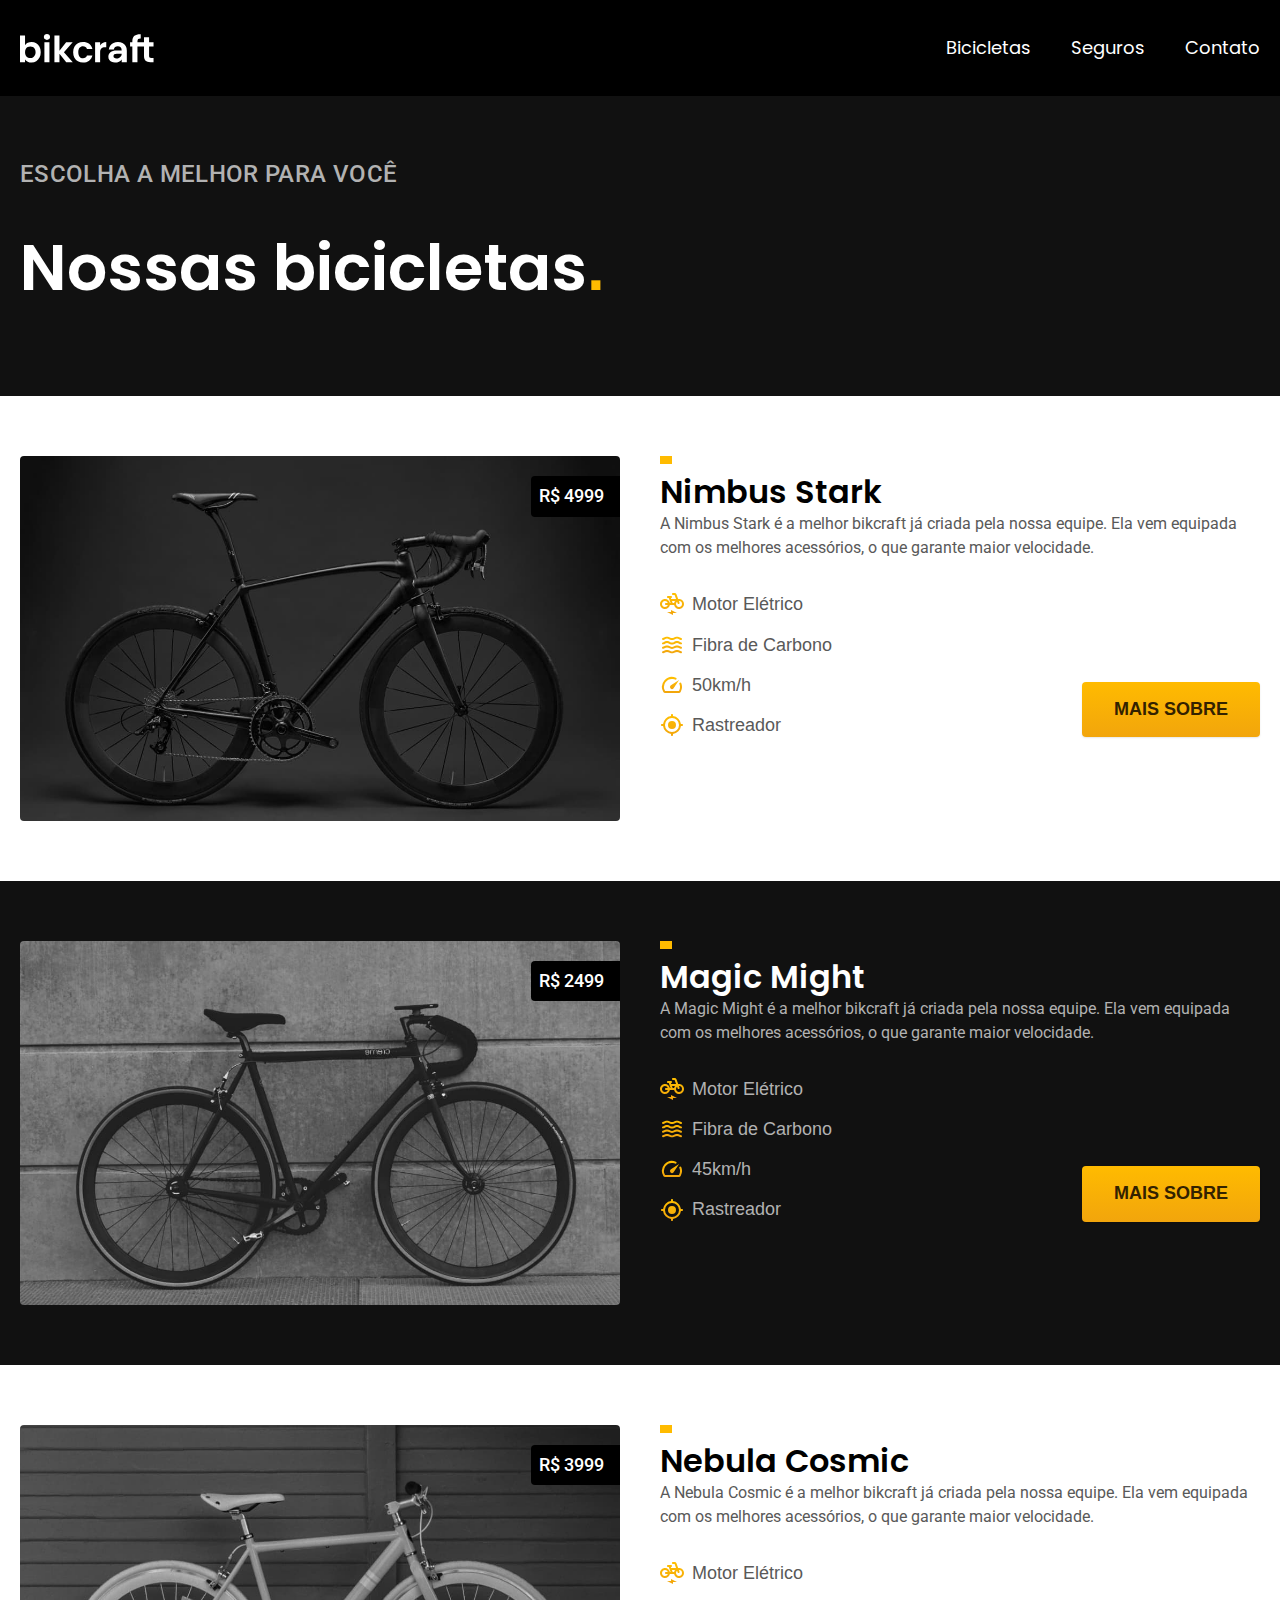
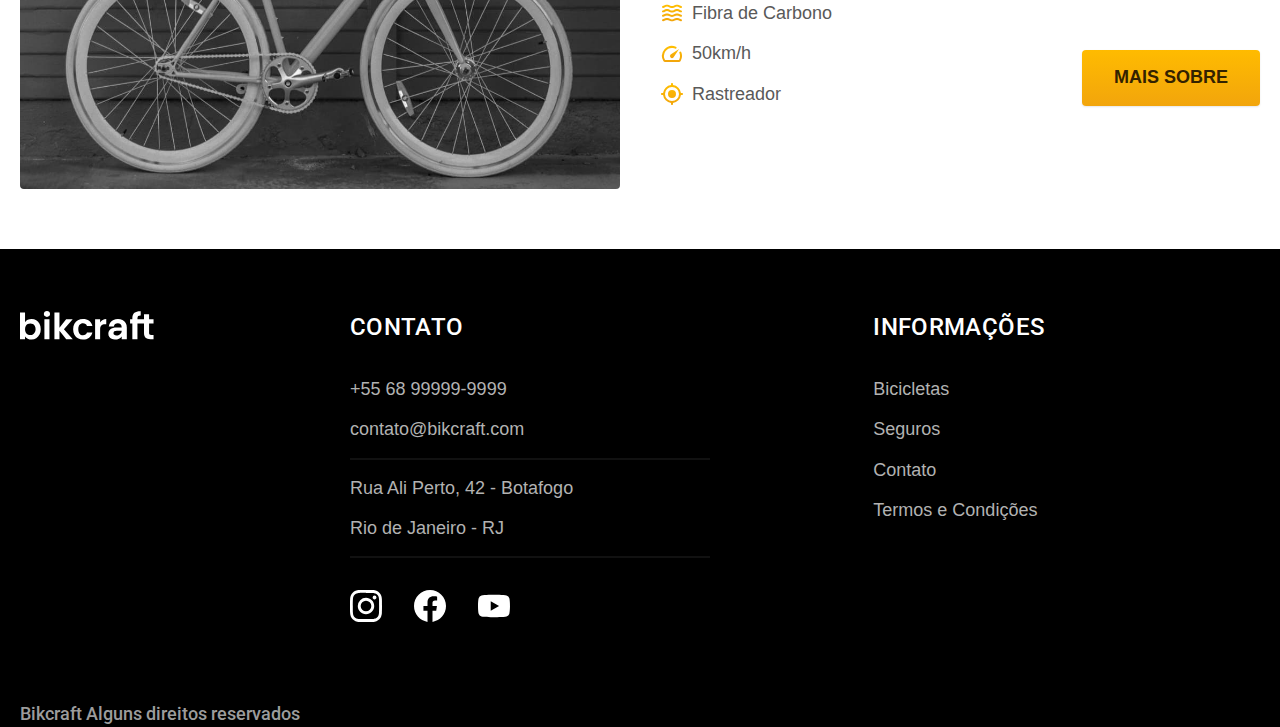
==== bicicletas.html @ eb425134 "Bicicletas" ====
<!DOCTYPE html>
<html lang="pt-br">
<head>
  <meta charset="UTF-8">
  <meta http-equiv="X-UA-Compatible" content="IE=edge">
  <meta name="viewport" content="width=device-width, initial-scale=1.0">
  <title>Bicicletas | Bikcraft</title>
  <meta name="description" content="Bicicletas">
  <link rel="stylesheet" href="./css/style.css">
  <link rel="preconnect" href="https://fonts.googleapis.com">
  <link rel="preconnect" href="https://fonts.gstatic.com" crossorigin>
  <link href="https://fonts.googleapis.com/css2?family=Merriweather:ital,wght@1,900&family=Poppins:wght@400;600&family=Roboto:wght@400;500&display=swap" rel="stylesheet">
</head>
<body id="bicicletas">
  <header class="header-bg">
    <div class="header container">
      <a href="./"><img src="img/bikcraft.svg" alt="Marca"></a>

      <nav aria-label="primaria">
        <ul class="header-menu font-1-m cor-0">
          <li><a href="./bicicletas.html">Bicicletas</a></li>
          <li><a href="./seguros.html">Seguros</a></li>
          <li><a href="./contato.html">Contato</a></li>
        </ul>
     </nav>
    </div>
  </header>

  <main>
    <div class="titulo-bg">
      <div class="titulo container">
        <p class="font-2-l-b cor-5">Escolha a melhor para você</p>
        <h1 class="font-1-xxl cor-0">Nossas bicicletas<span class="cor-p1">.</span></h1>
      </div>
    </div>

    <div class="bicicletas container">
      <div class="bicicletas-imagem">
        <img src="img/bicicletas/nimbus.jpg" alt="Bicicleta preta">
        <span class="font-2-m cor-0">R$ 4999</span>
      </div>
      
      <div class="bicicletas-conteudo">
        <h2 class="font-1-xl">Nimbus Stark</h2>
        <p class="font-2-s cor-8">A Nimbus Stark é a melhor bikcraft já criada pela nossa equipe. Ela vem
          equipada com os melhores acessórios, o que garante maior velocidade.
        </p>
        <ul class="font-1-m cor-8">
          <li><img src="img/icones/eletrica.svg" alt="">Motor Elétrico</li>
          <li><img src="img/icones/carbono.svg" alt="">Fibra de Carbono</li>
          <li><img src="img/icones/velocidade.svg" alt="">50km/h</li>
          <li><img src="img/icones/rastreador.svg" alt="">Rastreador</li>
        </ul>
        <a class="button seta" href="./bicicletas/nimus.html">Mais Sobre</a>
      </div>
    </div>


    <div class="bicicletas-bg">
      <div class="bicicletas container">
        <div class="bicicletas-imagem">
          <img src="img/bicicletas/magic.jpg" alt="Bicicleta preta">
          <span class="font-2-m cor-0">R$ 2499</span>
        </div>
        
        <div class="bicicletas-conteudo">
          <h2 class="font-1-xl cor-0">Magic Might</h2>
          <p class="font-2-s cor-5">A Magic Might é a melhor bikcraft já criada pela nossa equipe. Ela vem
            equipada com os melhores acessórios, o que garante maior velocidade.
          </p>
          <ul class="font-1-m cor-5">
            <li><img src="img/icones/eletrica.svg" alt="">Motor Elétrico</li>
            <li><img src="img/icones/carbono.svg" alt="">Fibra de Carbono</li>
            <li><img src="img/icones/velocidade.svg" alt="">45km/h</li>
            <li><img src="img/icones/rastreador.svg" alt="">Rastreador</li>
          </ul>
          <a class="button seta" href="./bicicletas/magic.html">Mais Sobre</a>
        </div>
      </div>
    </div>

    <div class="bicicletas container">
      <div class="bicicletas-imagem">
        <img src="img/bicicletas/nebula.jpg" alt="Bicicleta preta">
        <span class="font-2-m cor-0">R$ 3999</span>
      </div>
      
      <div class="bicicletas-conteudo">
        <h2 class="font-1-xl">Nebula Cosmic</h2>
        <p class="font-2-s cor-8">A Nebula Cosmic é a melhor bikcraft já criada pela nossa equipe. Ela vem
          equipada com os melhores acessórios, o que garante maior velocidade.
        </p>
        <ul class="font-1-m cor-8">
          <li><img src="img/icones/eletrica.svg" alt="">Motor Elétrico</li>
          <li><img src="img/icones/carbono.svg" alt="">Fibra de Carbono</li>
          <li><img src="img/icones/velocidade.svg" alt="">50km/h</li>
          <li><img src="img/icones/rastreador.svg" alt="">Rastreador</li>
        </ul>
        <a class="button seta" href="./bicicletas/nebula.html">Mais Sobre</a>
      </div>
    </div>
  </main>

  <footer class="footer-bg">
    <div class="footer container">
      <img src="img/bikcraft.svg" alt="Bikcraft">

      <div class="footer-contato">
        <h3 class="font-2-l-b cor-0">Contato</h3>
        <ul class="cor-5 font-2-m">
          <li><a href="tel:+5568999999999">+55 68 99999-9999</a></li>
          <li><a href="mailto:contato@bikcraft.com">contato@bikcraft.com</a></li>
          <li>Rua Ali Perto, 42 - Botafogo</li>
          <li>Rio de Janeiro - RJ</li>
        </ul>
        <div class="footer-redes">
          <a href="">
            <img src="img/redes/instagram.svg" alt="Instagram">
          </a>
  
          <a href="">
            <img src="img/redes/facebook.svg" alt="Facebook">
          </a>
  
          <a href="">
            <img src="img/redes/youtube.svg" alt="Youtube">
          </a>
        </div>
      </div>
      
      <div class="footer-info">
        <h3 class="font-2-l-b cor-0">Informações</h3>
        <nav>
          <ul class="font-1-m cor-5">
            <li><a href="./bicicletas.html">Bicicletas</a></li>
            <li><a href="./seguros.html">Seguros</a></li>
            <li><a href="./contato.html">Contato</a></li>
            <li><a href="./termos.html">Termos e Condições</a></li>
          </ul>
        </nav>
      </div>

      <p class="footer-copy font-2-m cor-6">Bikcraft Alguns direitos reservados</p>
    </div>
  </footer>
</body>
</html>
---- css/style.css ----
/* Glbal */
@import url(global/global.css);
@import url(global/header.css);
@import url(global/footer.css);

/* Utility */
@import url(utility/utility.css); 
@import url(utility/cores.css);
@import url(utility/tipografia.css);

/* Home */
@import url(home/tecnologia.css);
@import url(home/introducao.css);
@import url(home/parceiros.css);
@import url(home/depoimento.css);

/* Bicicletas */
@import url(bicicletas/bicicletas-lista.css);
@import url(bicicletas/bicicletas.css);


/* Seguros */
@import url(seguros/seguros.css);


/* Termos */
@import url(termos/termos.css);
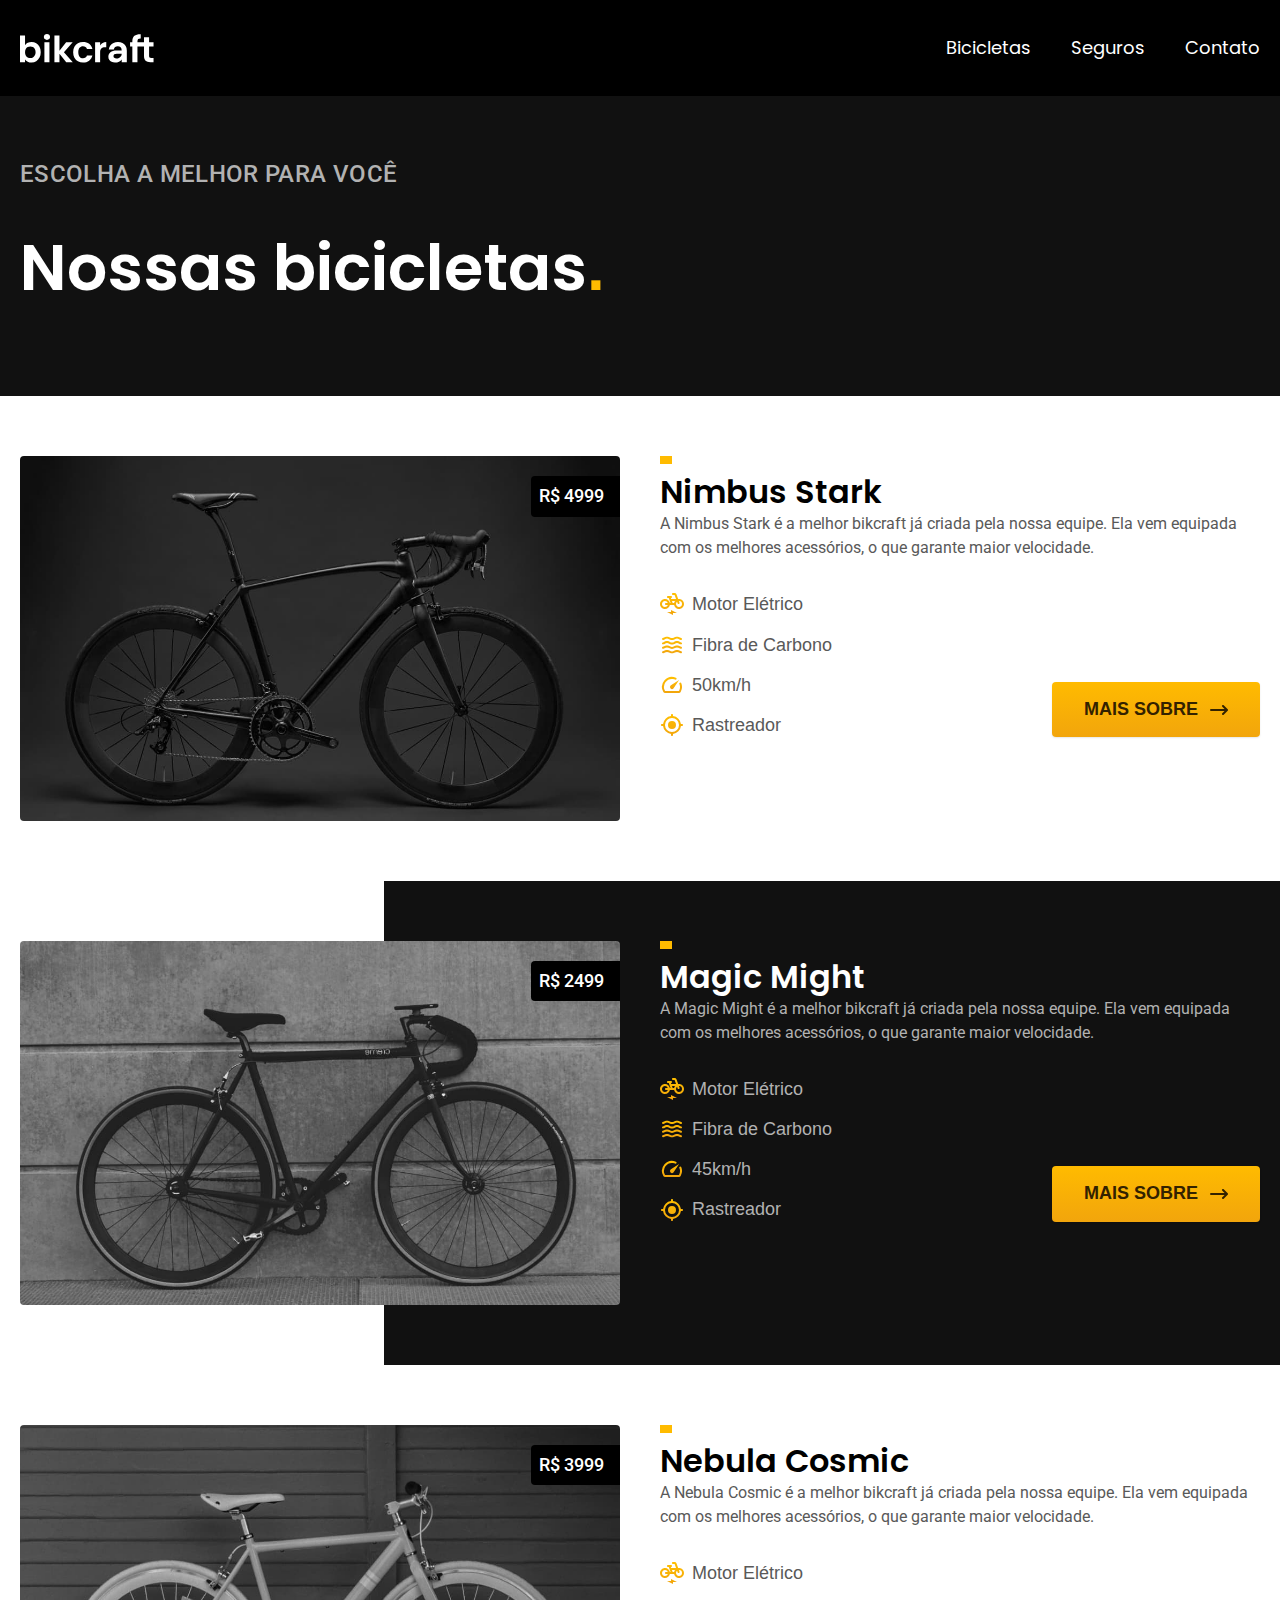
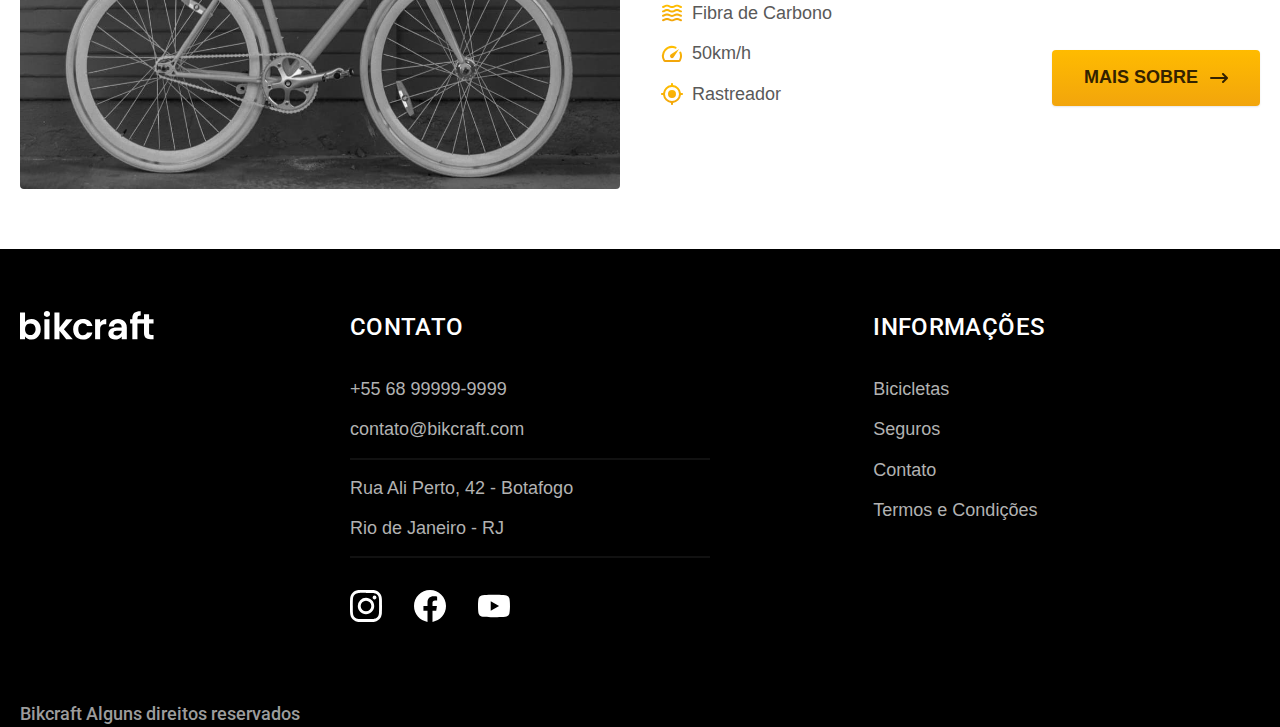
==== commit f4387900: "Seguros e Bicicleta Nimbus Finalizados" ====
--- a/bicicletas.html
+++ b/bicicletas.html
@@ -51,7 +51,7 @@
           <li><img src="img/icones/velocidade.svg" alt="">50km/h</li>
           <li><img src="img/icones/rastreador.svg" alt="">Rastreador</li>
         </ul>
-        <a class="button seta" href="./bicicletas/nimus.html">Mais Sobre</a>
+        <a class="button seta" href="./bicicletas/nimbus.html">Mais Sobre</a>
       </div>
     </div>
 
--- a/css/style.css
+++ b/css/style.css
@@ -21,8 +21,13 @@
 
 /* Seguros */
 @import url(seguros/seguros.css);
+@import url(seguros/perguntas.css);
+@import url(seguros/vantagens.css);
 
 
 /* Termos */
 @import url(termos/termos.css);
 
+/* Bicicleta */
+@import url(bicicleta/bicicleta.css);
+
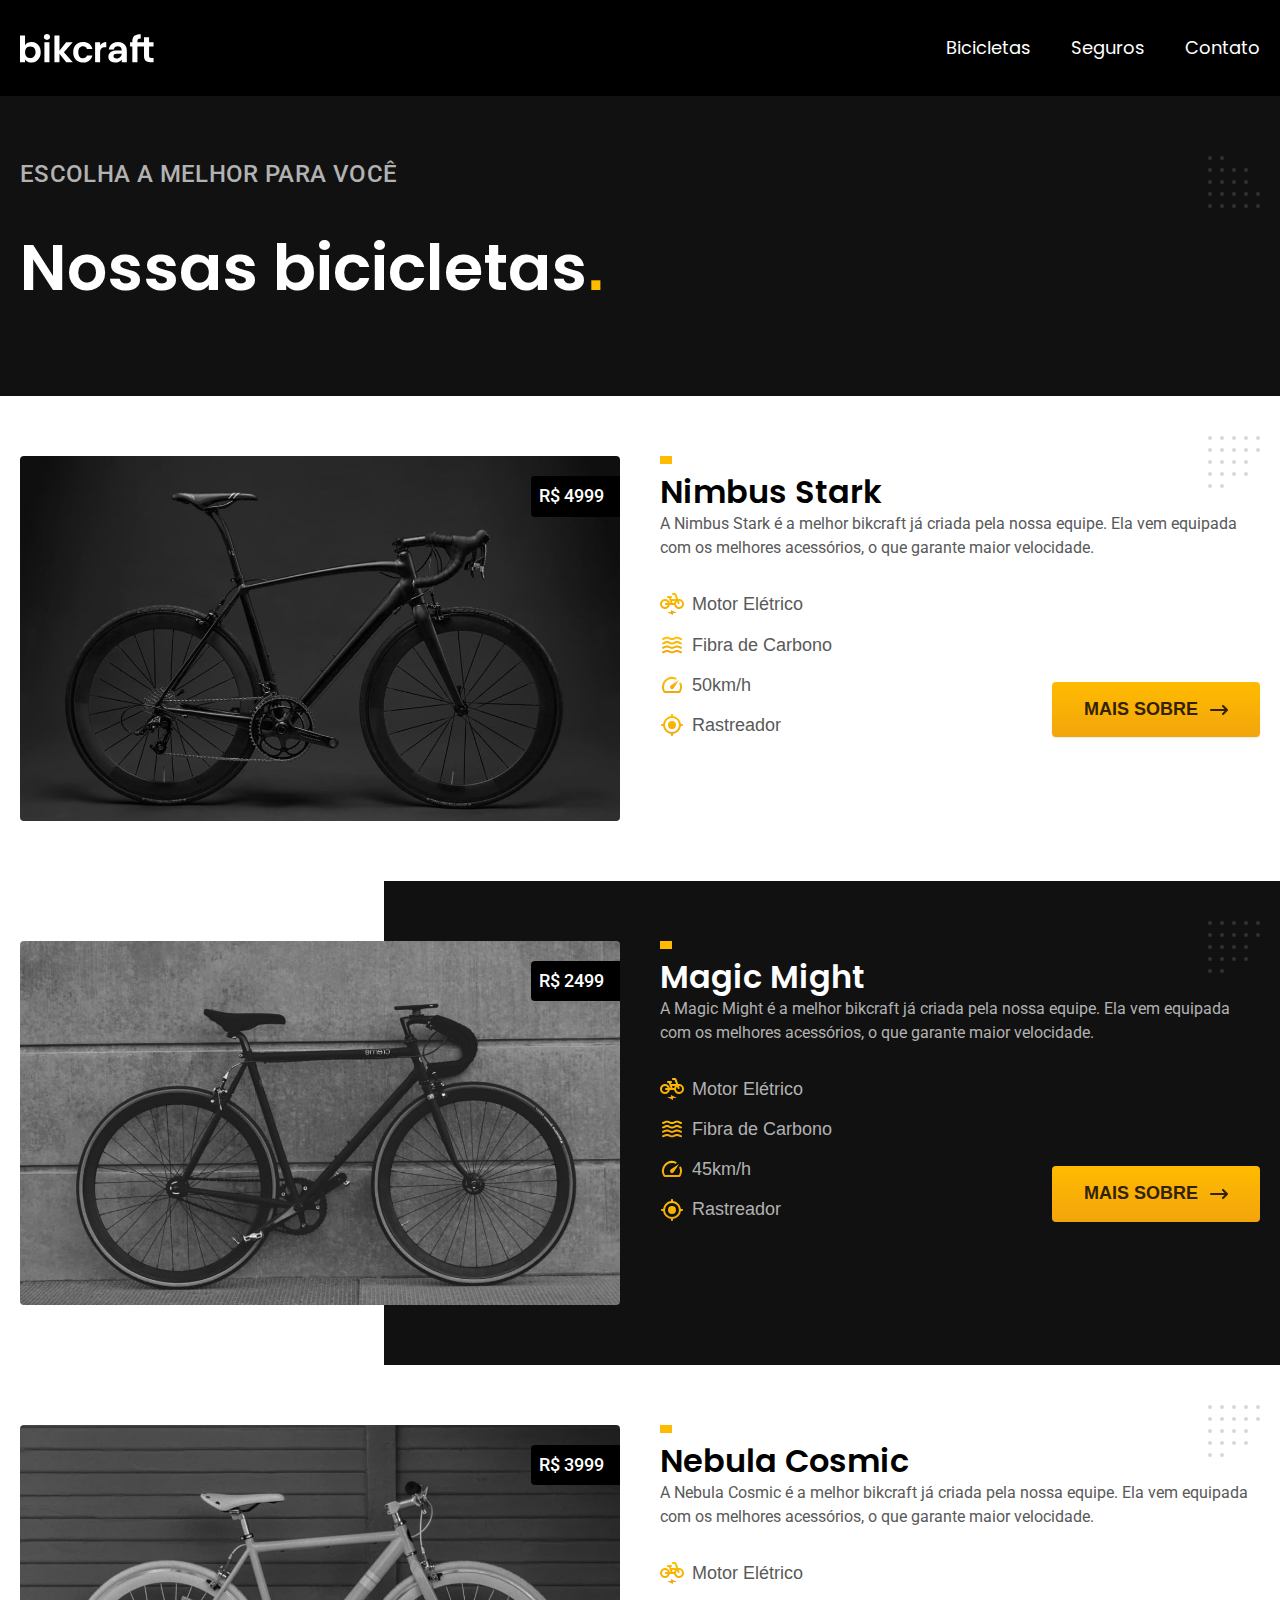
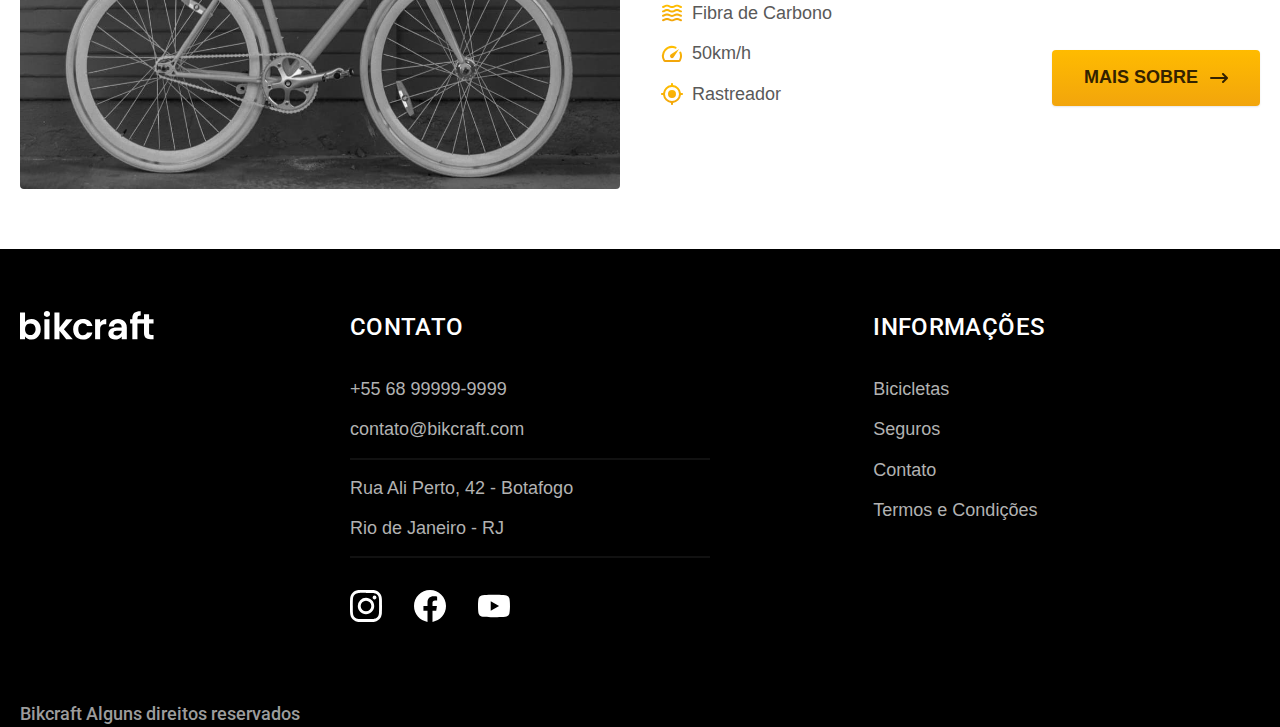
==== commit d19265df: "Otimizações" ====
--- a/bicicletas.html
+++ b/bicicletas.html
@@ -6,6 +6,7 @@
   <meta name="viewport" content="width=device-width, initial-scale=1.0">
   <title>Bicicletas | Bikcraft</title>
   <meta name="description" content="Bicicletas">
+  <link rel="preload" href="./css/style.css" as="style">
   <link rel="stylesheet" href="./css/style.css">
   <link rel="preconnect" href="https://fonts.googleapis.com">
   <link rel="preconnect" href="https://fonts.gstatic.com" crossorigin>
@@ -14,7 +15,7 @@
 <body id="bicicletas">
   <header class="header-bg">
     <div class="header container">
-      <a href="./"><img src="img/bikcraft.svg" alt="Marca"></a>
+      <a href="./"><img src="img/bikcraft.svg" width="136" height="32" alt="Marca"></a>
 
       <nav aria-label="primaria">
         <ul class="header-menu font-1-m cor-0">
@@ -46,10 +47,10 @@
           equipada com os melhores acessórios, o que garante maior velocidade.
         </p>
         <ul class="font-1-m cor-8">
-          <li><img src="img/icones/eletrica.svg" alt="">Motor Elétrico</li>
-          <li><img src="img/icones/carbono.svg" alt="">Fibra de Carbono</li>
-          <li><img src="img/icones/velocidade.svg" alt="">50km/h</li>
-          <li><img src="img/icones/rastreador.svg" alt="">Rastreador</li>
+          <li><img src="img/icones/eletrica.svg" width="32" height="32" alt="">Motor Elétrico</li>
+          <li><img src="img/icones/carbono.svg" width="32" height="32" alt="">Fibra de Carbono</li>
+          <li><img src="img/icones/velocidade.svg" width="32" height="32" alt="">50km/h</li>
+          <li><img src="img/icones/rastreador.svg" width="32" height="32" alt="">Rastreador</li>
         </ul>
         <a class="button seta" href="./bicicletas/nimbus.html">Mais Sobre</a>
       </div>
@@ -69,10 +70,10 @@
             equipada com os melhores acessórios, o que garante maior velocidade.
           </p>
           <ul class="font-1-m cor-5">
-            <li><img src="img/icones/eletrica.svg" alt="">Motor Elétrico</li>
-            <li><img src="img/icones/carbono.svg" alt="">Fibra de Carbono</li>
-            <li><img src="img/icones/velocidade.svg" alt="">45km/h</li>
-            <li><img src="img/icones/rastreador.svg" alt="">Rastreador</li>
+            <li><img src="img/icones/eletrica.svg" width="32" height="32" alt="">Motor Elétrico</li>
+            <li><img src="img/icones/carbono.svg" width="32" height="32" alt="">Fibra de Carbono</li>
+            <li><img src="img/icones/velocidade.svg" width="32" height="32" alt="">45km/h</li>
+            <li><img src="img/icones/rastreador.svg" width="32" height="32" alt="">Rastreador</li>
           </ul>
           <a class="button seta" href="./bicicletas/magic.html">Mais Sobre</a>
         </div>
@@ -91,10 +92,10 @@
           equipada com os melhores acessórios, o que garante maior velocidade.
         </p>
         <ul class="font-1-m cor-8">
-          <li><img src="img/icones/eletrica.svg" alt="">Motor Elétrico</li>
-          <li><img src="img/icones/carbono.svg" alt="">Fibra de Carbono</li>
-          <li><img src="img/icones/velocidade.svg" alt="">50km/h</li>
-          <li><img src="img/icones/rastreador.svg" alt="">Rastreador</li>
+          <li><img src="img/icones/eletrica.svg" width="32" height="32" alt="">Motor Elétrico</li>
+          <li><img src="img/icones/carbono.svg" width="32" height="32" alt="">Fibra de Carbono</li>
+          <li><img src="img/icones/velocidade.svg" width="32" height="32" alt="">50km/h</li>
+          <li><img src="img/icones/rastreador.svg" width="32" height="32" alt="">Rastreador</li>
         </ul>
         <a class="button seta" href="./bicicletas/nebula.html">Mais Sobre</a>
       </div>
@@ -115,15 +116,15 @@
         </ul>
         <div class="footer-redes">
           <a href="">
-            <img src="img/redes/instagram.svg" alt="Instagram">
+            <img src="img/redes/instagram.svg" width="32" height="32" alt="Instagram">
           </a>
   
           <a href="">
-            <img src="img/redes/facebook.svg" alt="Facebook">
+            <img src="img/redes/facebook.svg" width="32" height="32" alt="Facebook">
           </a>
   
           <a href="">
-            <img src="img/redes/youtube.svg" alt="Youtube">
+            <img src="img/redes/youtube.svg" width="32" height="32" alt="Youtube">
           </a>
         </div>
       </div>
--- a/css/style.css
+++ b/css/style.css
@@ -7,6 +7,7 @@
 @import url(utility/utility.css); 
 @import url(utility/cores.css);
 @import url(utility/tipografia.css);
+@import url(utility/formulario.css);
 
 /* Home */
 @import url(home/tecnologia.css);
@@ -28,6 +29,17 @@
 /* Termos */
 @import url(termos/termos.css);
 
+
 /* Bicicleta */
 @import url(bicicleta/bicicleta.css);
+@import url(bicicleta/seguro.css);
 
+
+/* Contato */
+@import url(contato/contato.css);
+@import url(contato/lojas.css);
+
+/* Orcamento */
+@import url(orcamento/orcamento.css);
+
+
--- a/css/style.css
+++ b/css/style.css
@@ -7,6 +7,7 @@
 @import url(utility/utility.css); 
 @import url(utility/cores.css);
 @import url(utility/tipografia.css);
+@import url(utility/formulario.css);
 
 /* Home */
 @import url(home/tecnologia.css);
@@ -28,6 +29,17 @@
 /* Termos */
 @import url(termos/termos.css);
 
+
 /* Bicicleta */
 @import url(bicicleta/bicicleta.css);
+@import url(bicicleta/seguro.css);
 
+
+/* Contato */
+@import url(contato/contato.css);
+@import url(contato/lojas.css);
+
+/* Orcamento */
+@import url(orcamento/orcamento.css);
+
+
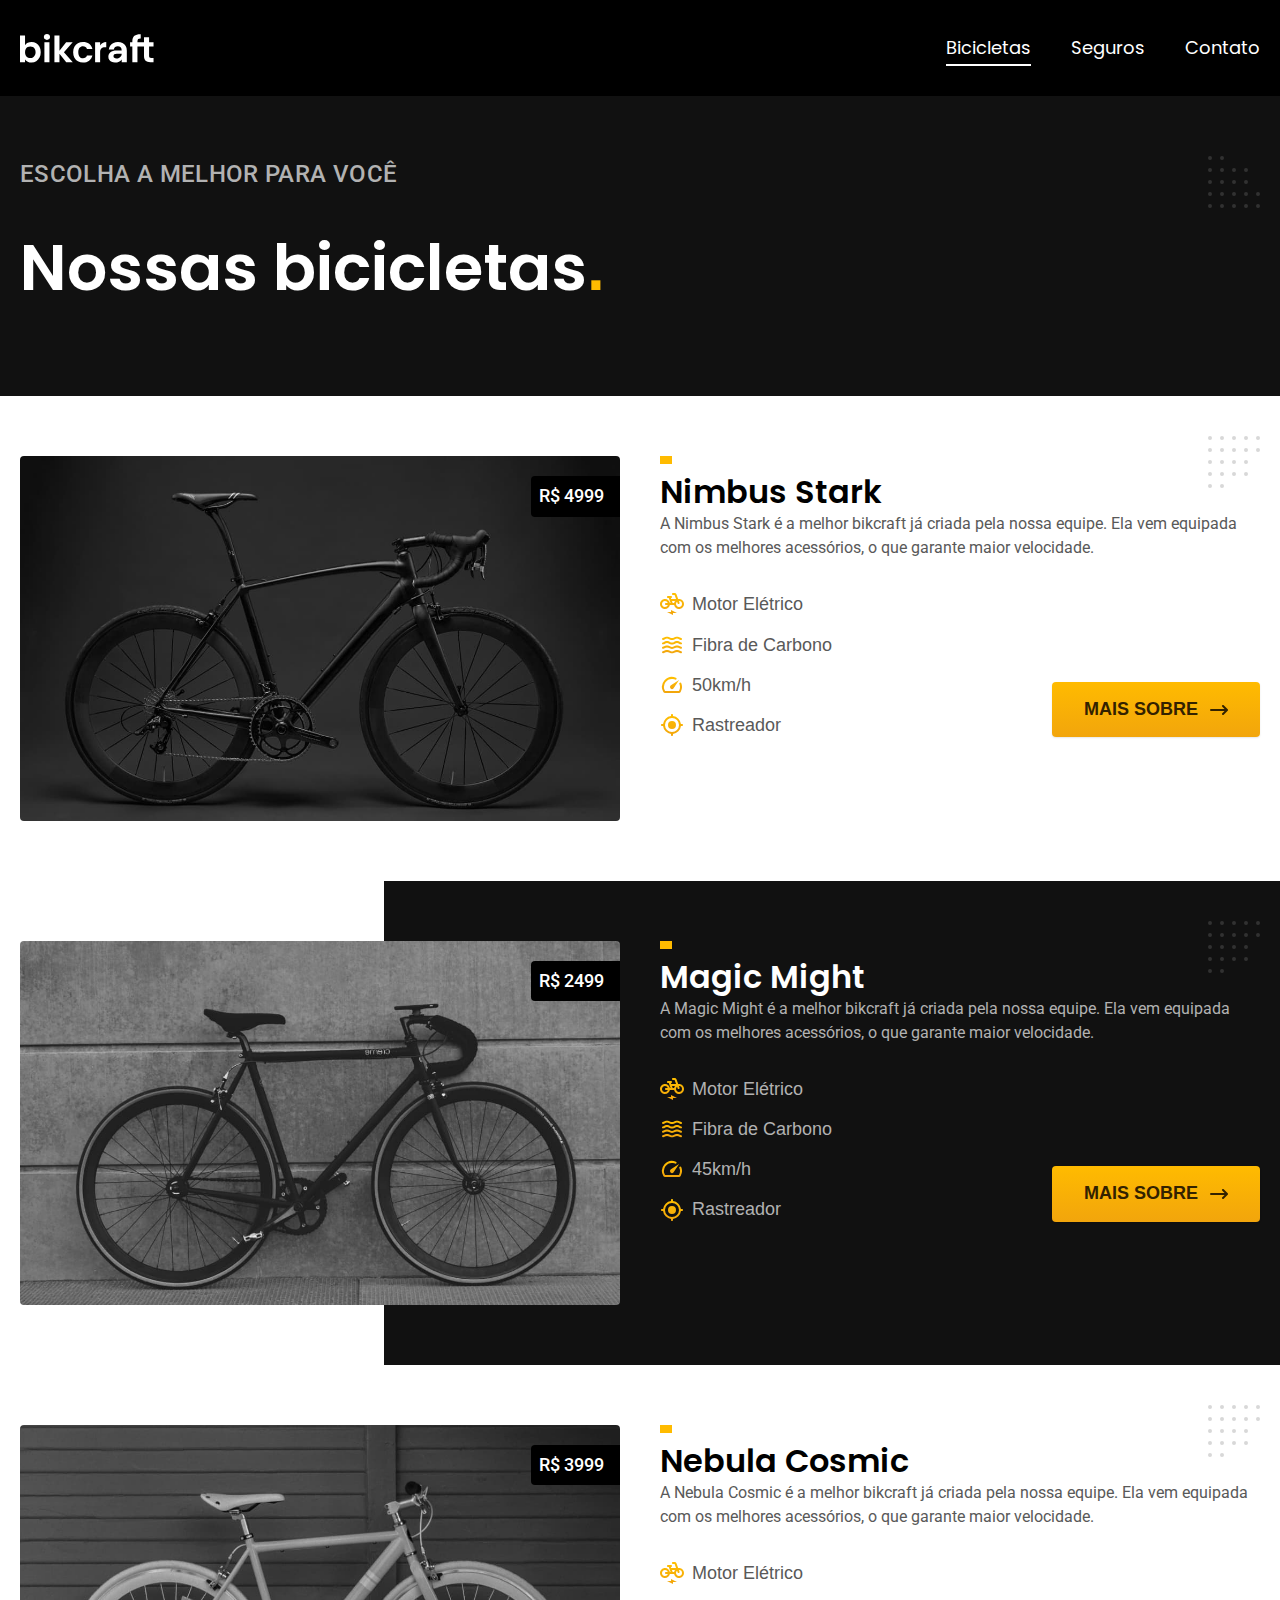
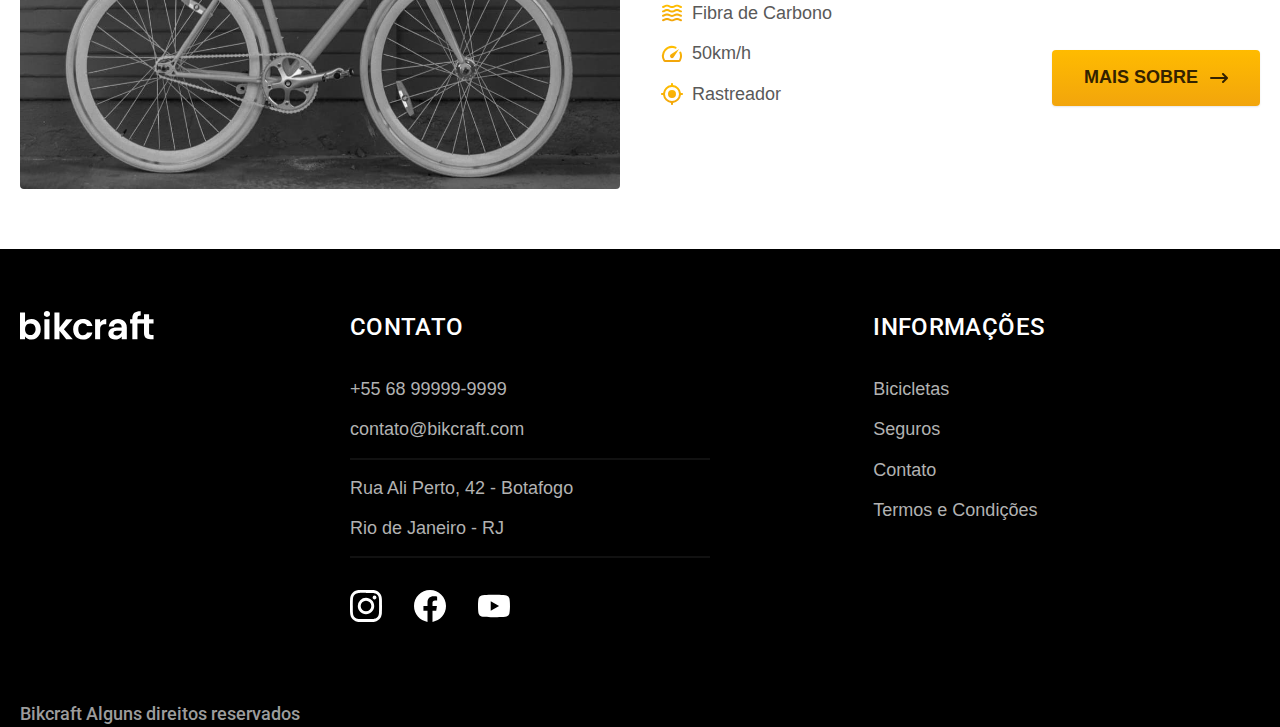
==== commit 3e37a2d6: "Finalização do site" ====
--- a/bicicletas.html
+++ b/bicicletas.html
@@ -5,12 +5,15 @@
   <meta http-equiv="X-UA-Compatible" content="IE=edge">
   <meta name="viewport" content="width=device-width, initial-scale=1.0">
   <title>Bicicletas | Bikcraft</title>
-  <meta name="description" content="Bicicletas">
+  <meta name="description" content="Bicicletas feitas pela Bikcraft, todas elas com muita qualidade
+  e amor envolvido">
+  <link rel="shortcut icon" href="favicon.svg" type="image/svg+xml">
   <link rel="preload" href="./css/style.css" as="style">
   <link rel="stylesheet" href="./css/style.css">
   <link rel="preconnect" href="https://fonts.googleapis.com">
   <link rel="preconnect" href="https://fonts.gstatic.com" crossorigin>
   <link href="https://fonts.googleapis.com/css2?family=Merriweather:ital,wght@1,900&family=Poppins:wght@400;600&family=Roboto:wght@400;500&display=swap" rel="stylesheet">
+  <script>document.documentElement.classList.add('js')</script>
 </head>
 <body id="bicicletas">
   <header class="header-bg">
@@ -144,5 +147,6 @@
       <p class="footer-copy font-2-m cor-6">Bikcraft Alguns direitos reservados</p>
     </div>
   </footer>
+  <script src="./js/script.js"></script>
 </body>
 </html>--- a/css/style.css
+++ b/css/style.css
@@ -8,6 +8,7 @@
 @import url(utility/cores.css);
 @import url(utility/tipografia.css);
 @import url(utility/formulario.css);
+@import url(utility/animacao.css);
 
 /* Home */
 @import url(home/tecnologia.css);
--- a/css/style.css
+++ b/css/style.css
@@ -8,6 +8,7 @@
 @import url(utility/cores.css);
 @import url(utility/tipografia.css);
 @import url(utility/formulario.css);
+@import url(utility/animacao.css);
 
 /* Home */
 @import url(home/tecnologia.css);
